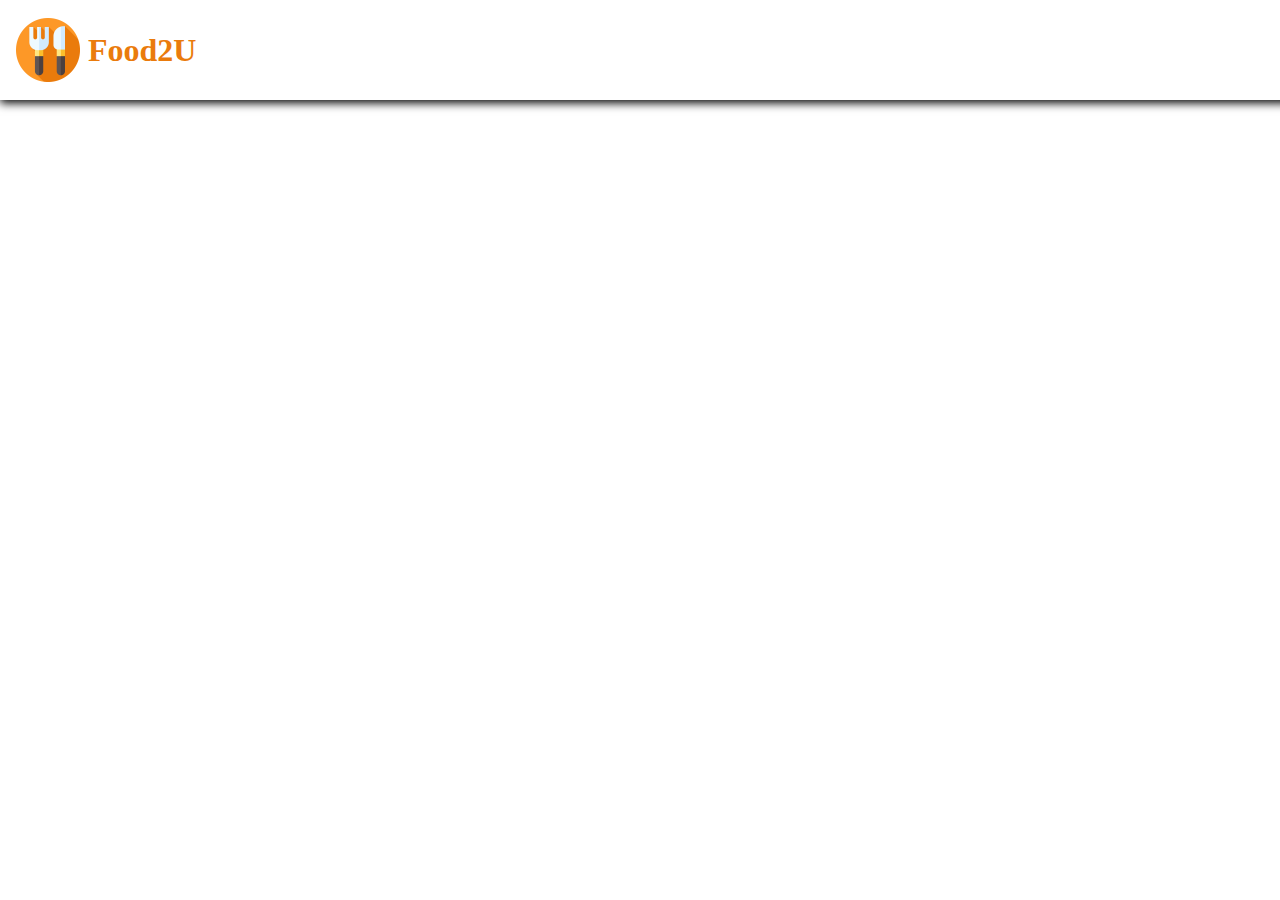
==== index.html @ 2bb18cd7 "first commit" ====
<!DOCTYPE html>
<html lang="en">
<head>
    <meta charset="UTF-8">
    <meta name="viewport" content="width=device-width, initial-scale=1.0">
    <title>Food2U</title>
    <link rel="stylesheet" href="style.css">
    <script src="script.js"></script>
</head>
<body onload="render()">
   <div id="index"></div>
</body>
</html>
---- style.css ----
.header {
    position: absolute;
    height: 100px;
    display: flex;
    width: 100%;
    top: 0px;
    left: 0px;
    right: 0px;
    flex-direction: row;
    flex-wrap: nowrap;
    align-content: center;
    justify-content: flex-start;
    align-items: center;
    padding-inline: 16px;
    box-shadow: rgba(0, 0, 0, 1.1) 0px 3px 9px;
}

.logo {
    width: 64px;
    padding-right: 8px;
}

h1 {
    color: rgb(234, 123, 12);
}
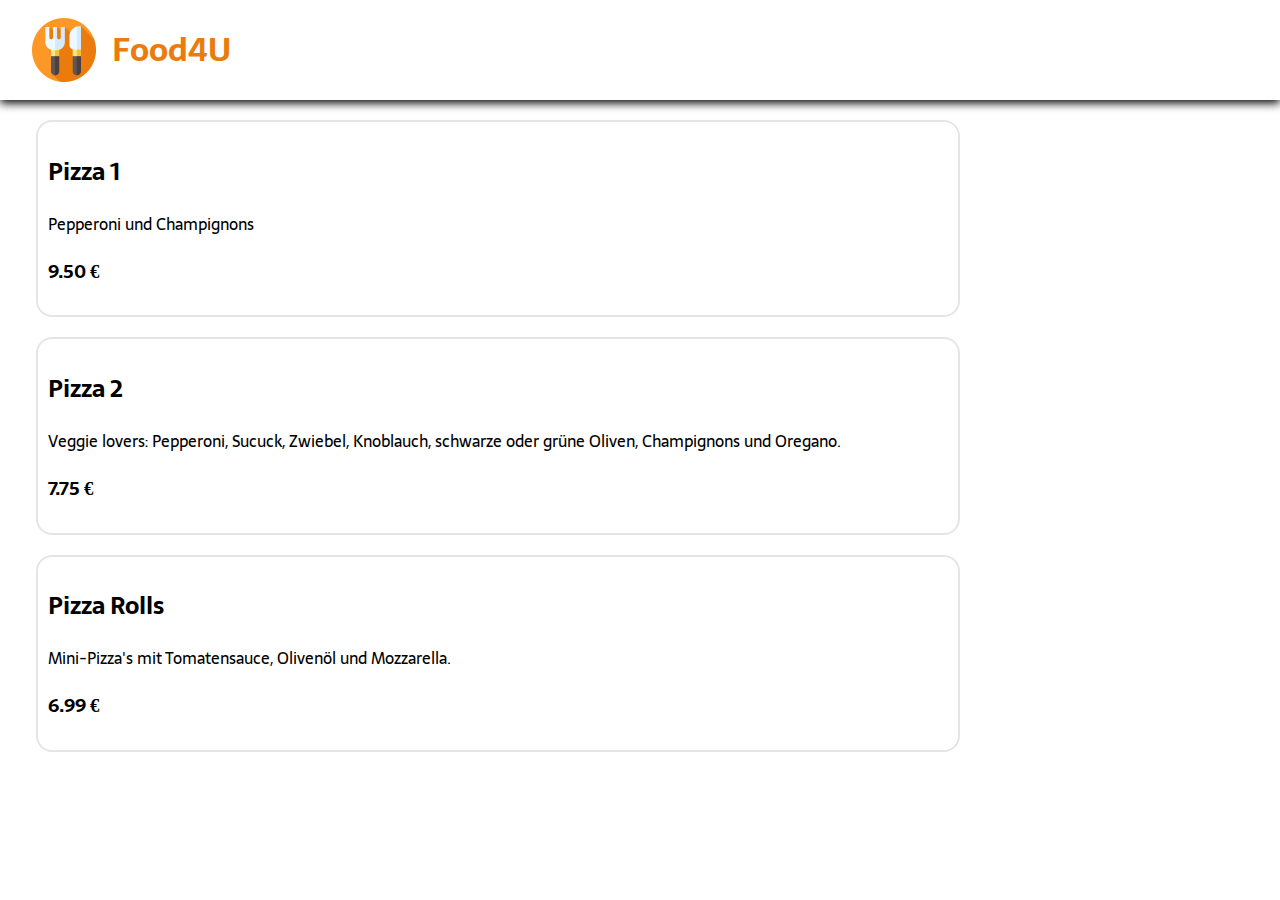
==== commit e356b4fa: "Update 04.02.2024" ====
--- a/index.html
+++ b/index.html
@@ -3,8 +3,9 @@
 <head>
     <meta charset="UTF-8">
     <meta name="viewport" content="width=device-width, initial-scale=1.0">
-    <title>Food2U</title>
+    <title>Food4U</title>
     <link rel="stylesheet" href="style.css">
+    <link rel="stylesheet" href="fonts.css">
     <script src="script.js"></script>
 </head>
 <body onload="render()">
--- a/style.css
+++ b/style.css
@@ -1,11 +1,16 @@
+body{
+    margin: 0;
+    font-family: 'Sarala';
+}
 .header {
-    position: absolute;
+    position: relative;
+    top: 0;
+    left: 0;
+    right: 0;
+    z-index: 9000;
     height: 100px;
     display: flex;
-    width: 100%;
-    top: 0px;
-    left: 0px;
-    right: 0px;
+    width: -webkit-fill-available;
     flex-direction: row;
     flex-wrap: nowrap;
     align-content: center;
@@ -17,9 +22,39 @@
 
 .logo {
     width: 64px;
-    padding-right: 8px;
+    padding-inline: 16px;
 }
 
 h1 {
     color: rgb(234, 123, 12);
-}+}
+.mainArea{
+    position: relative;
+    display: flex;
+    flex-grow: 1;   
+    flex-shrink: 1;
+    flex-basis: auto;
+    font-size: 1em;
+    line-height: normal;
+    overflow-y: hidden;
+    text-align: start;
+}
+.menusArea{
+    margin-left: 16px;
+    display: block;
+    flex: 1;
+}
+
+.basketArea{
+    float: right;
+    cursor: pointer;
+    width: 300px;
+}
+.card {
+    border: 2px solid rgba(0, 0, 0, 0.1);
+    border-radius: 16px;
+    margin: 20px;
+    padding: 10px;
+}
+
+.card--- a/fonts.css
+++ b/fonts.css
@@ -0,0 +1,21 @@
+/* sarala-regular - latin */
+@font-face {
+    font-display: swap;
+    /* Check https://developer.mozilla.org/en-US/docs/Web/CSS/@font-face/font-display for other options. */
+    font-family: 'Sarala';
+    font-style: normal;
+    font-weight: 400;
+    src: url('./fonts/sarala-v12-latin-regular.woff2') format('woff2');
+    /* Chrome 36+, Opera 23+, Firefox 39+, Safari 12+, iOS 10+ */
+}
+
+/* sarala-700 - latin */
+@font-face {
+    font-display: swap;
+    /* Check https://developer.mozilla.org/en-US/docs/Web/CSS/@font-face/font-display for other options. */
+    font-family: 'Sarala';
+    font-style: normal;
+    font-weight: 700;
+    src: url('./fonts/sarala-v12-latin-700.woff2') format('woff2');
+    /* Chrome 36+, Opera 23+, Firefox 39+, Safari 12+, iOS 10+ */
+}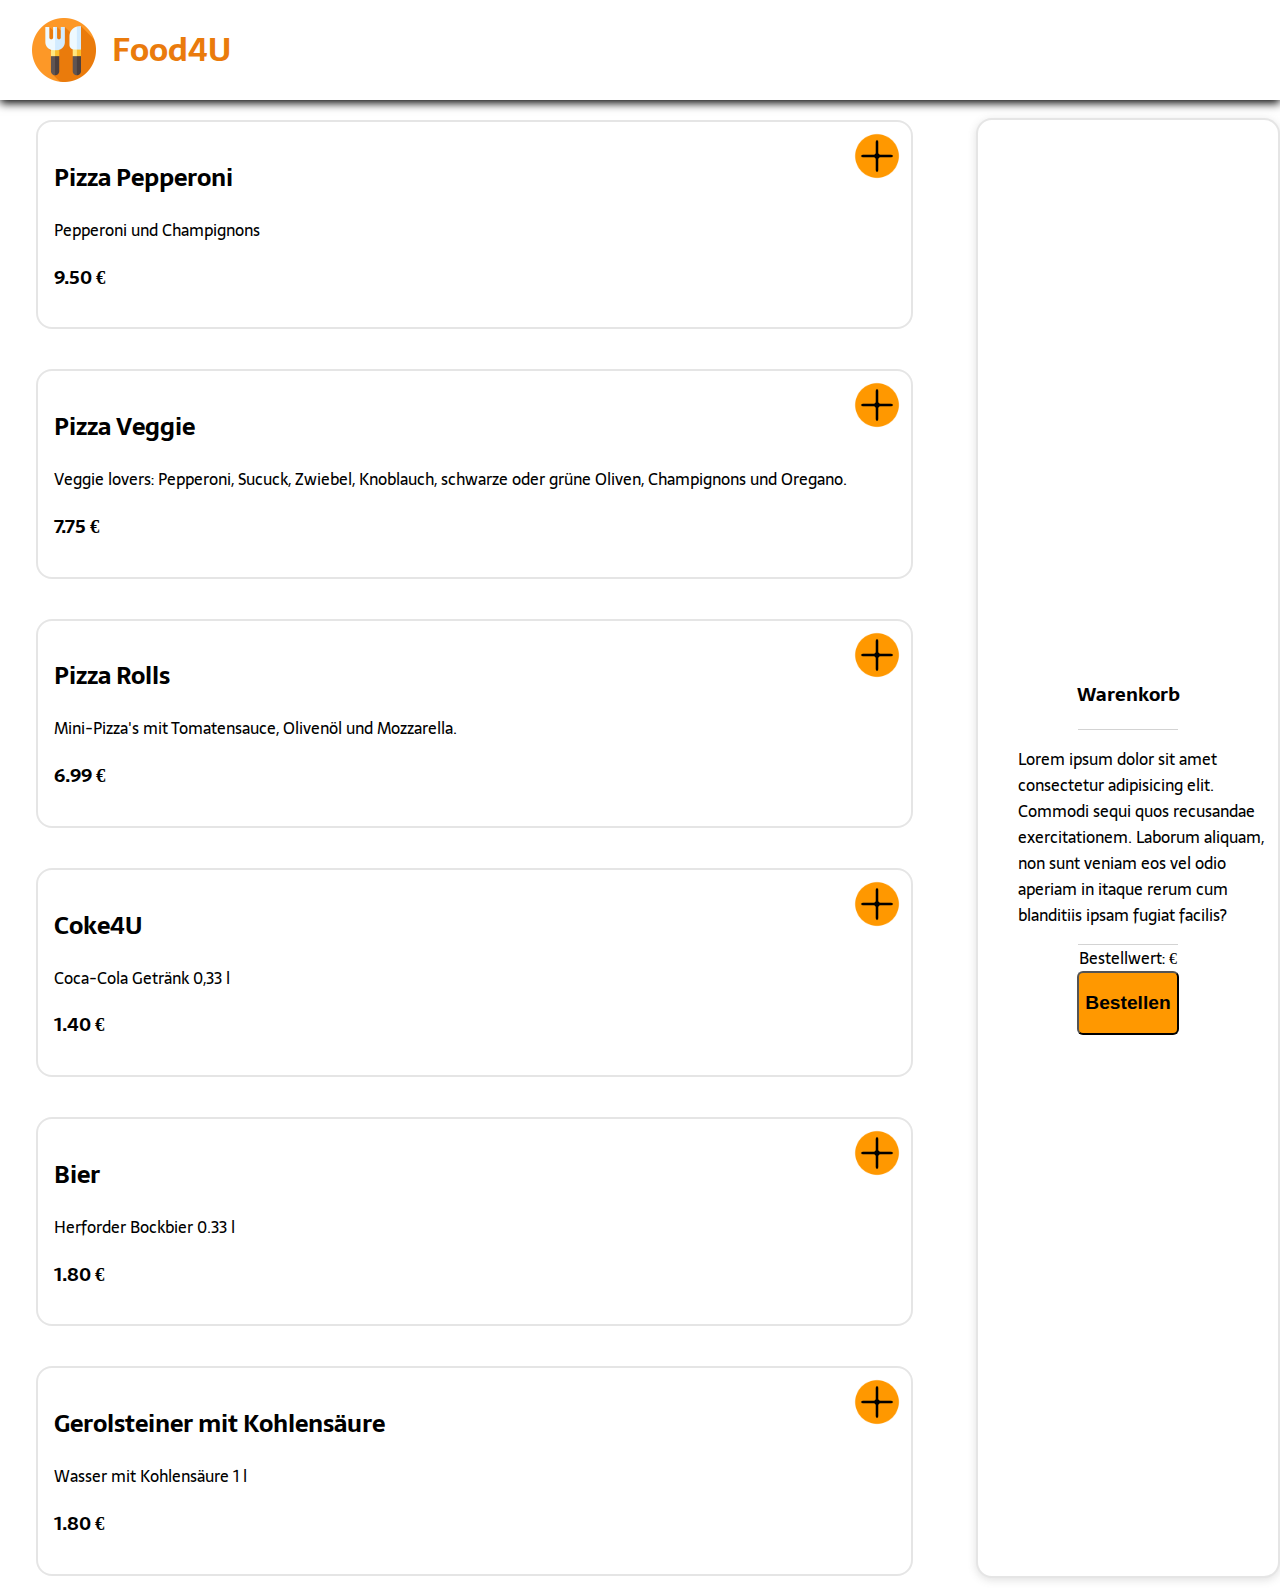
==== commit 1a365fa3: "Update 04.02.24/21:53" ====
--- a/index.html
+++ b/index.html
@@ -9,6 +9,6 @@
     <script src="script.js"></script>
 </head>
 <body onload="render()">
-   <div id="index"></div>
+   <div class="content" id="index"></div>
 </body>
 </html>--- a/style.css
+++ b/style.css
@@ -1,23 +1,39 @@
-body{
+body {
     margin: 0;
     font-family: 'Sarala';
+    scroll-behavior: smooth;
 }
+
+.content {
+    display: flex;
+    flex-direction: column;
+    justify-content: center;
+    overflow: hidden;
+}
+
 .header {
     position: relative;
-    top: 0;
-    left: 0;
-    right: 0;
     z-index: 9000;
     height: 100px;
     display: flex;
-    width: -webkit-fill-available;
+    width: 100%;
+    max-width: -webkit-fill-available;
     flex-direction: row;
     flex-wrap: nowrap;
     align-content: center;
-    justify-content: flex-start;
+    justify-content: space-between;
     align-items: center;
     padding-inline: 16px;
     box-shadow: rgba(0, 0, 0, 1.1) 0px 3px 9px;
+}
+
+.wp-name {
+    display: flex;
+    flex-direction: row;
+    flex-wrap: nowrap;
+    justify-content: center;
+    align-items: center;
+    cursor: pointer;
 }
 
 .logo {
@@ -28,33 +44,86 @@
 h1 {
     color: rgb(234, 123, 12);
 }
-.mainArea{
+
+.mainArea {
     position: relative;
     display: flex;
-    flex-grow: 1;   
-    flex-shrink: 1;
-    flex-basis: auto;
-    font-size: 1em;
+    height: calc(100vh-100px);
+   font-size: 1em;
     line-height: normal;
-    overflow-y: hidden;
     text-align: start;
-}
-.menusArea{
-    margin-left: 16px;
-    display: block;
-    flex: 1;
+    overflow: hidden;
 }
 
-.basketArea{
+.menusArea {
+    margin-left: 16px;
+    display: flex;
+    flex-direction: column;
+    flex-wrap: wrap;
+    align-content: flex-start;
+
+    flex: 1;
+    overflow: auto;
+}
+
+.basketArea {
     float: right;
-    cursor: pointer;
     width: 300px;
+    height: calc(100vh -100px);
+    max-height: -webkit-fill-available;
+    border: 2px solid rgba(0, 0, 0, 0.1);
+    border-radius: 16px;
+    background-color: #fff;
+    box-shadow: rgba(99, 99, 99, 0.2) 0px 2px 8px 0px;
+    z-index: 5;
+    margin-block: 18px;
+    display: flex;
+    flex-direction: column;
+    flex-wrap: nowrap;
+    justify-content: center;
+    align-items: center;
 }
+
+.spacer {
+    height: 1px;
+    background-color: lightgrey;
+    width: 100px;
+}
+
 .card {
+    display: flex;
     border: 2px solid rgba(0, 0, 0, 0.1);
     border-radius: 16px;
     margin: 20px;
     padding: 10px;
 }
 
-.card+.card:hover {
+    box-shadow: 0 8px 16px 0 rgba(0, 0, 0, 0.2), 0 6px 20px 0 rgba(0, 0, 0, 0.19);
+    cursor: pointer;
+
+}
+
+.menuDescription {
+    flex: 1;
+    padding: 6px;
+}
+
+.icon {
+    width: 48px;
+    height: 48px;
+}
+
+.btn{
+background-color: rgb(255, 152, 0);
+    font-weight: 600;
+    border-radius: 6px;
+    font-size: larger;
+    cursor: pointer;
+    text-align: center;
+    line-height: 3em;
+    transition: all .2s ease-in-out;
+    /* -webkit-appearance: none; */
+    outline: none;
+
+}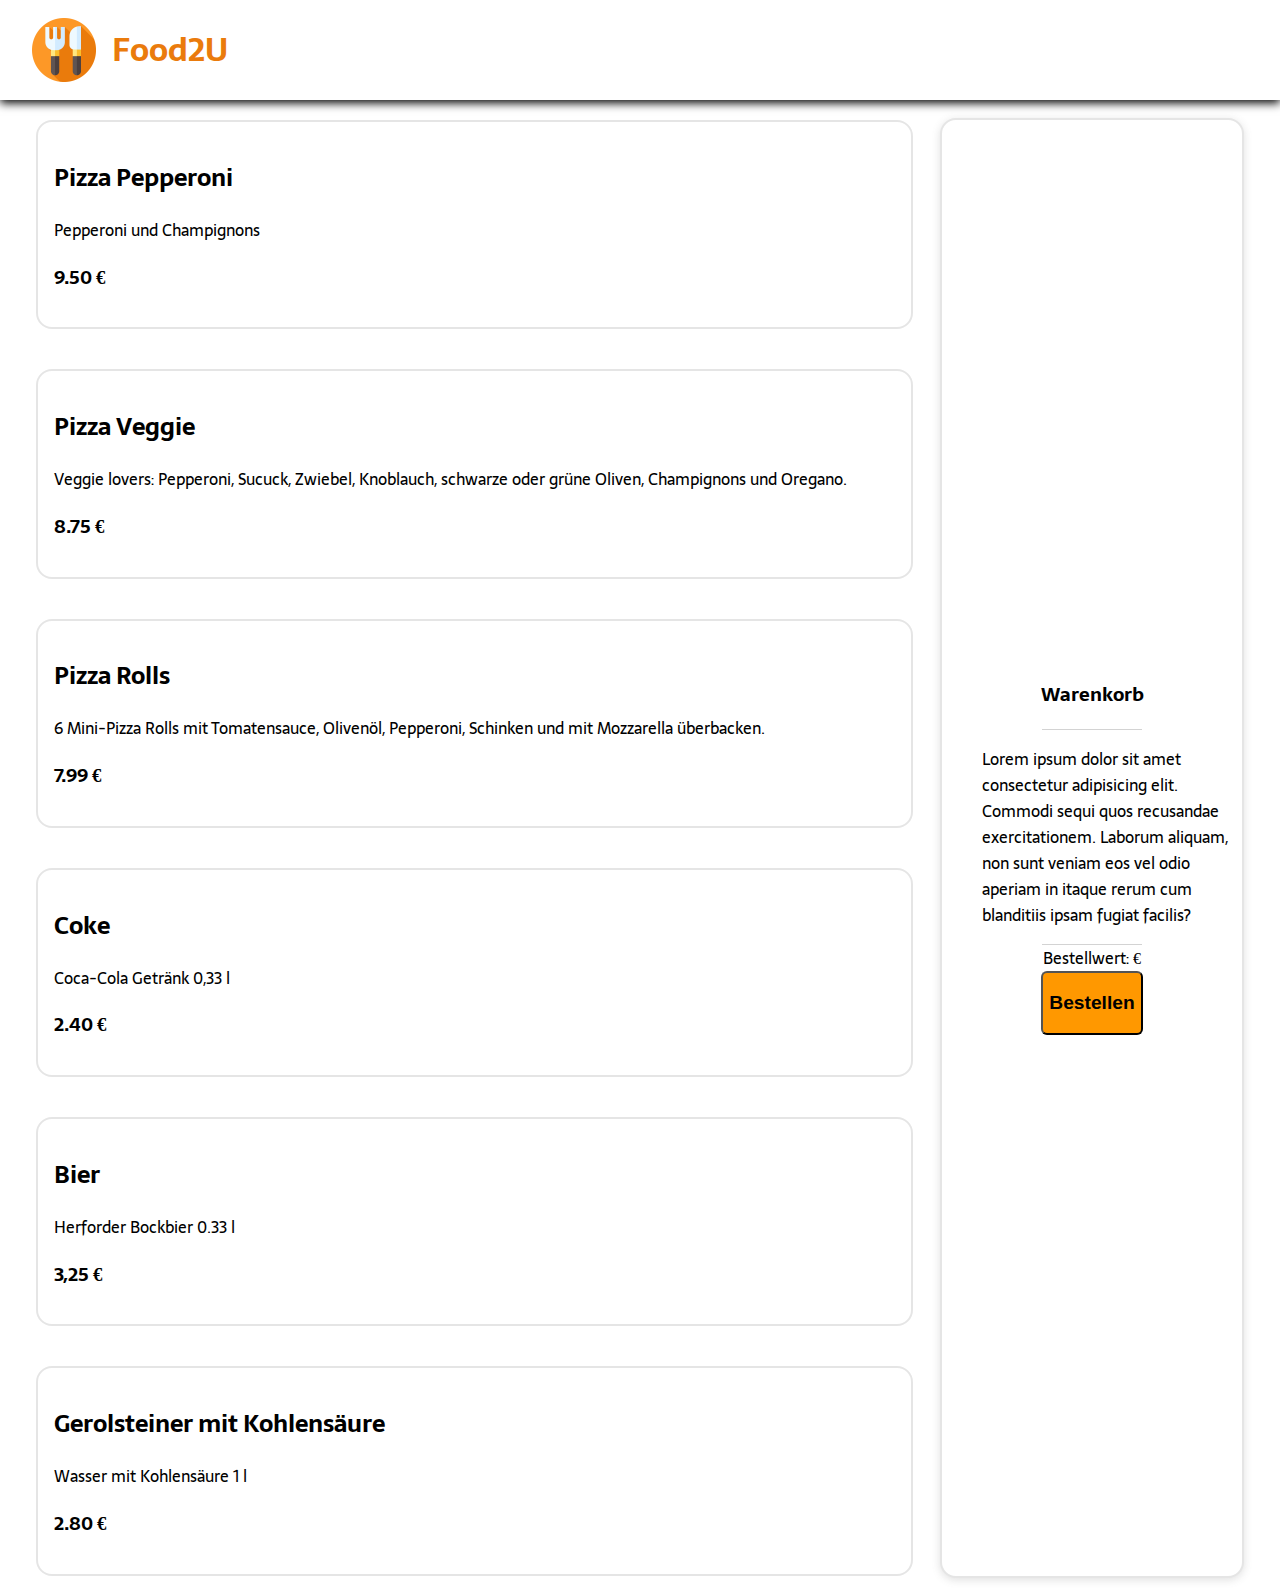
==== commit 04f2a1f0: "Update 07.02.24.1.2" ====
--- a/index.html
+++ b/index.html
@@ -3,7 +3,7 @@
 <head>
     <meta charset="UTF-8">
     <meta name="viewport" content="width=device-width, initial-scale=1.0">
-    <title>Food4U</title>
+    <title>Food2U</title>
     <link rel="stylesheet" href="style.css">
     <link rel="stylesheet" href="fonts.css">
     <script src="script.js"></script>
--- a/style.css
+++ b/style.css
@@ -41,6 +41,11 @@
     padding-inline: 16px;
 }
 
+.logoBasket {
+    width: 64px;
+    padding-inline: 16px;
+}
+
 h1 {
     color: rgb(234, 123, 12);
 }
@@ -49,7 +54,7 @@
     position: relative;
     display: flex;
     height: calc(100vh-100px);
-   font-size: 1em;
+    font-size: 1em;
     line-height: normal;
     text-align: start;
     overflow: hidden;
@@ -82,10 +87,12 @@
     flex-wrap: nowrap;
     justify-content: center;
     align-items: center;
+    margin-right: 36px;
 }
 
 .spacer {
     height: 1px;
+    width: 100%;
     background-color: lightgrey;
     width: 100px;
 }
@@ -102,6 +109,9 @@
     box-shadow: 0 8px 16px 0 rgba(0, 0, 0, 0.2), 0 6px 20px 0 rgba(0, 0, 0, 0.19);
     cursor: pointer;
 
+    .addIcon {
+        opacity: 100%;
+    }
 }
 
 .menuDescription {
@@ -114,8 +124,19 @@
     height: 48px;
 }
 
-.btn{
-background-color: rgb(255, 152, 0);
+.addIcon {
+    width: 48px;
+    height: 48px;
+    opacity: 0;
+}
+
+.addIcon:hover {
+    filter: brightness(130%);
+    scale: 1.05;
+}
+
+.btn {
+    background-color: rgb(255, 152, 0);
     font-weight: 600;
     border-radius: 6px;
     font-size: larger;
@@ -123,7 +144,31 @@
     text-align: center;
     line-height: 3em;
     transition: all .2s ease-in-out;
-    /* -webkit-appearance: none; */
     outline: none;
+}
 
+.btn:hover {
+    filter: brightness(130%);
+    box-shadow: 0 8px 16px 0 rgba(0, 0, 0, 0.2), 0 6px 20px 0 rgba(0, 0, 0, 0.19);
+    scale: 1.05;
+}
+
+@media (max-width: 678px) {
+    .basketArea {
+        display: none;
+    }
+
+    .addIcon {
+        opacity: 100%;
+    }
+
+    .menusArea {
+        margin-left: 0px;
+    }
+}
+
+@media (min-width: 679px) {
+    .logoBasket {
+        opacity: 0;
+    }
 }